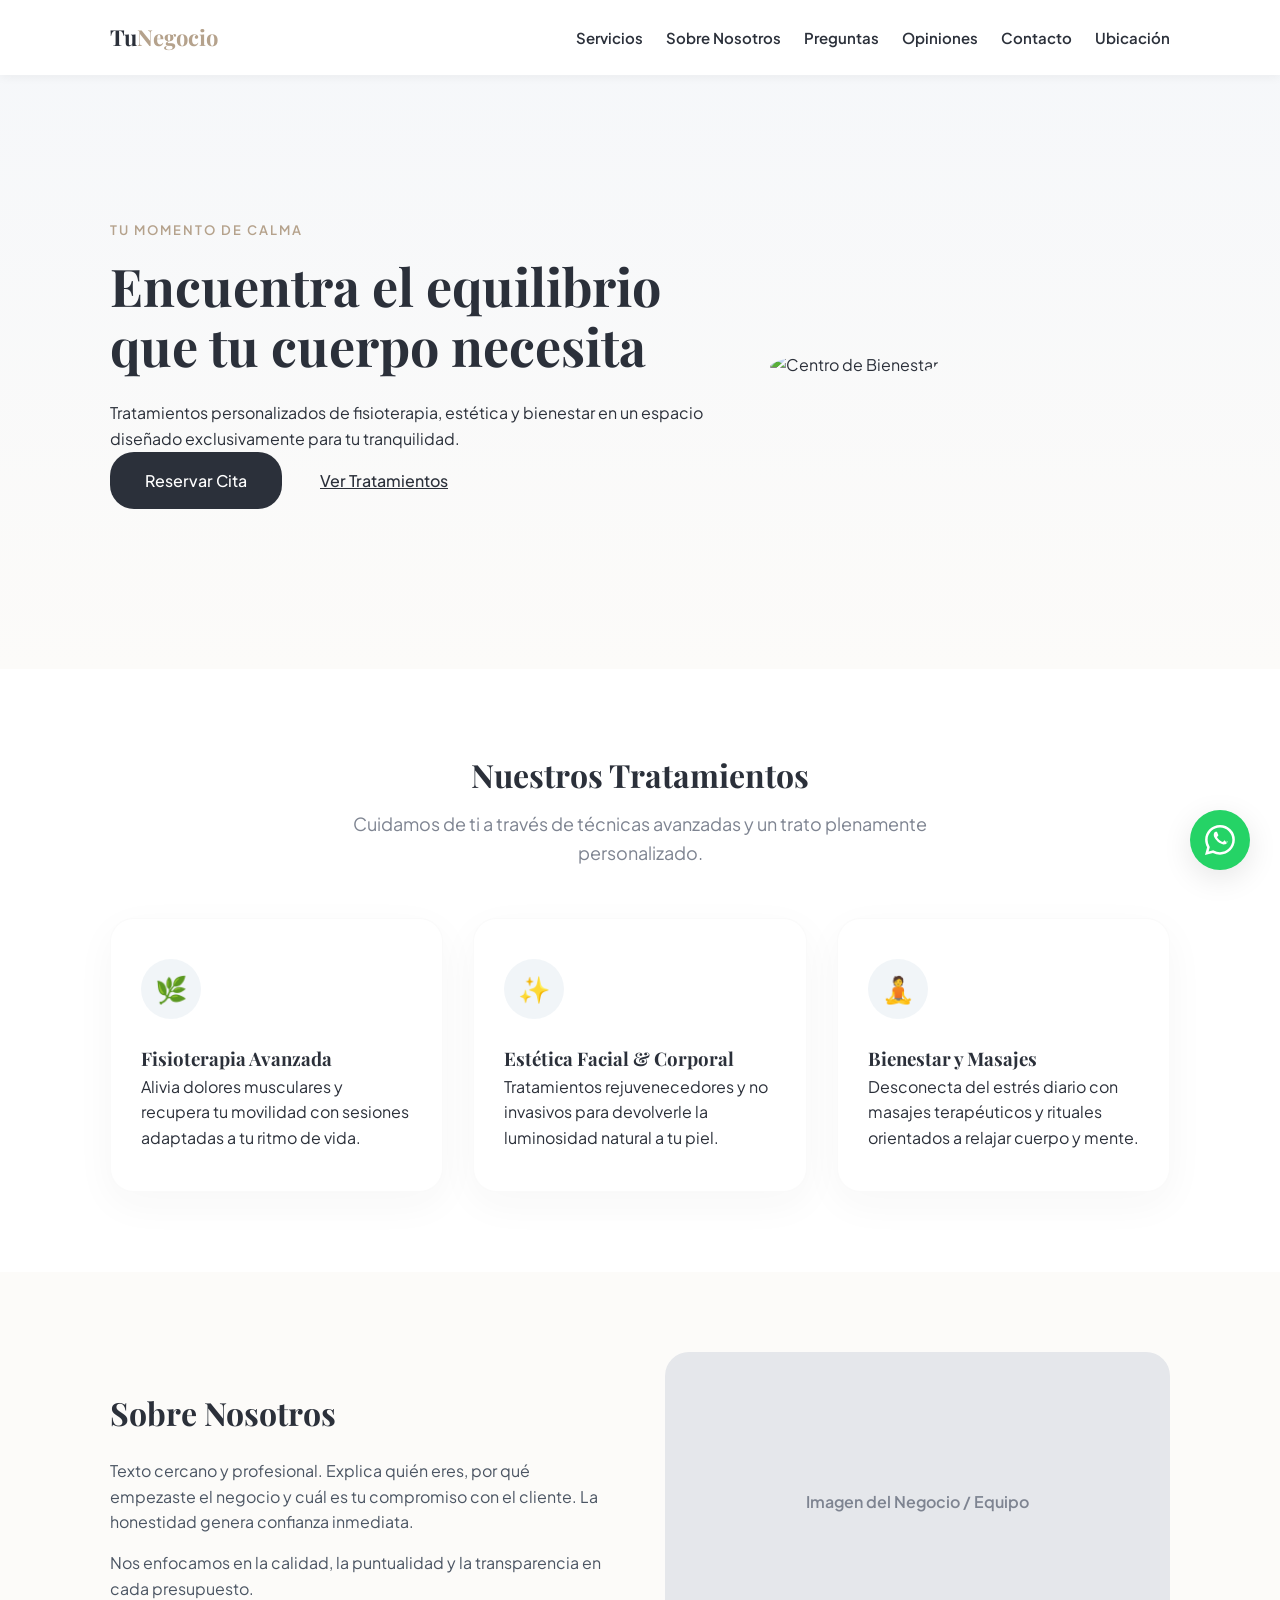
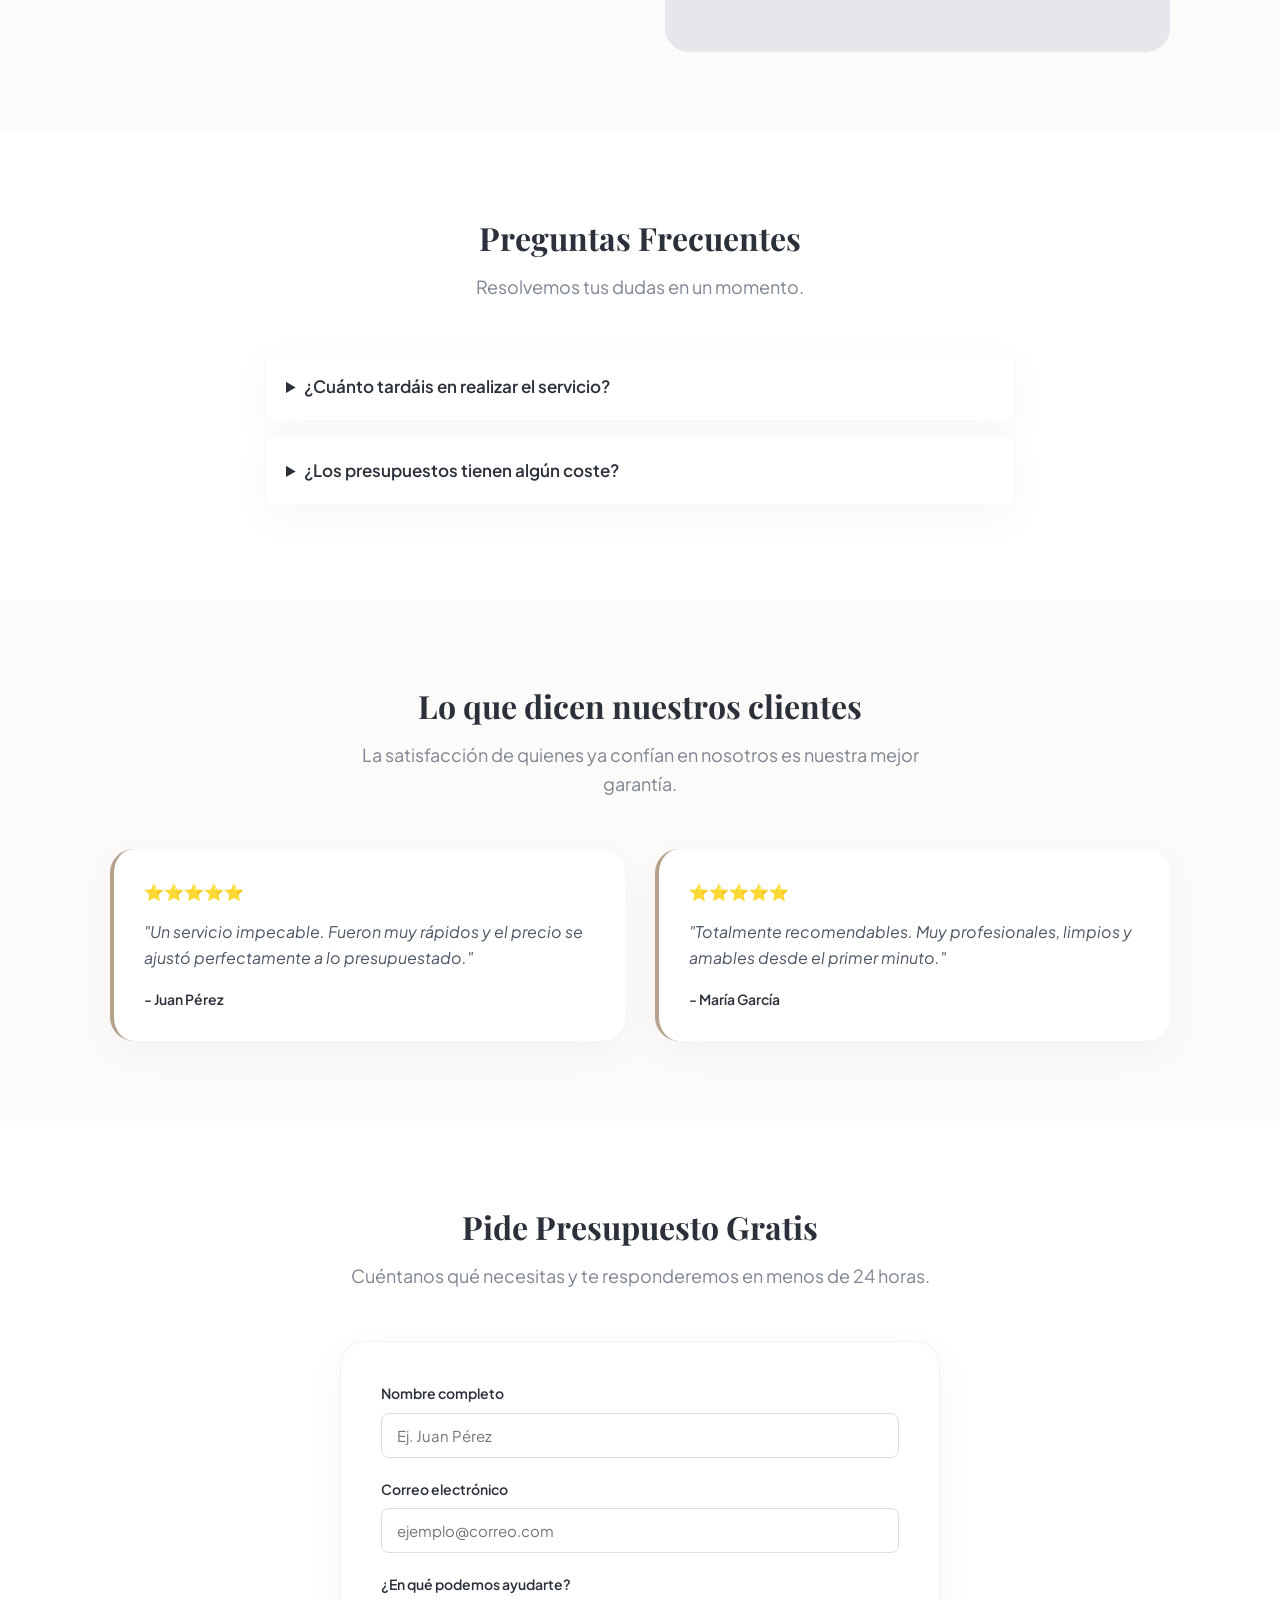
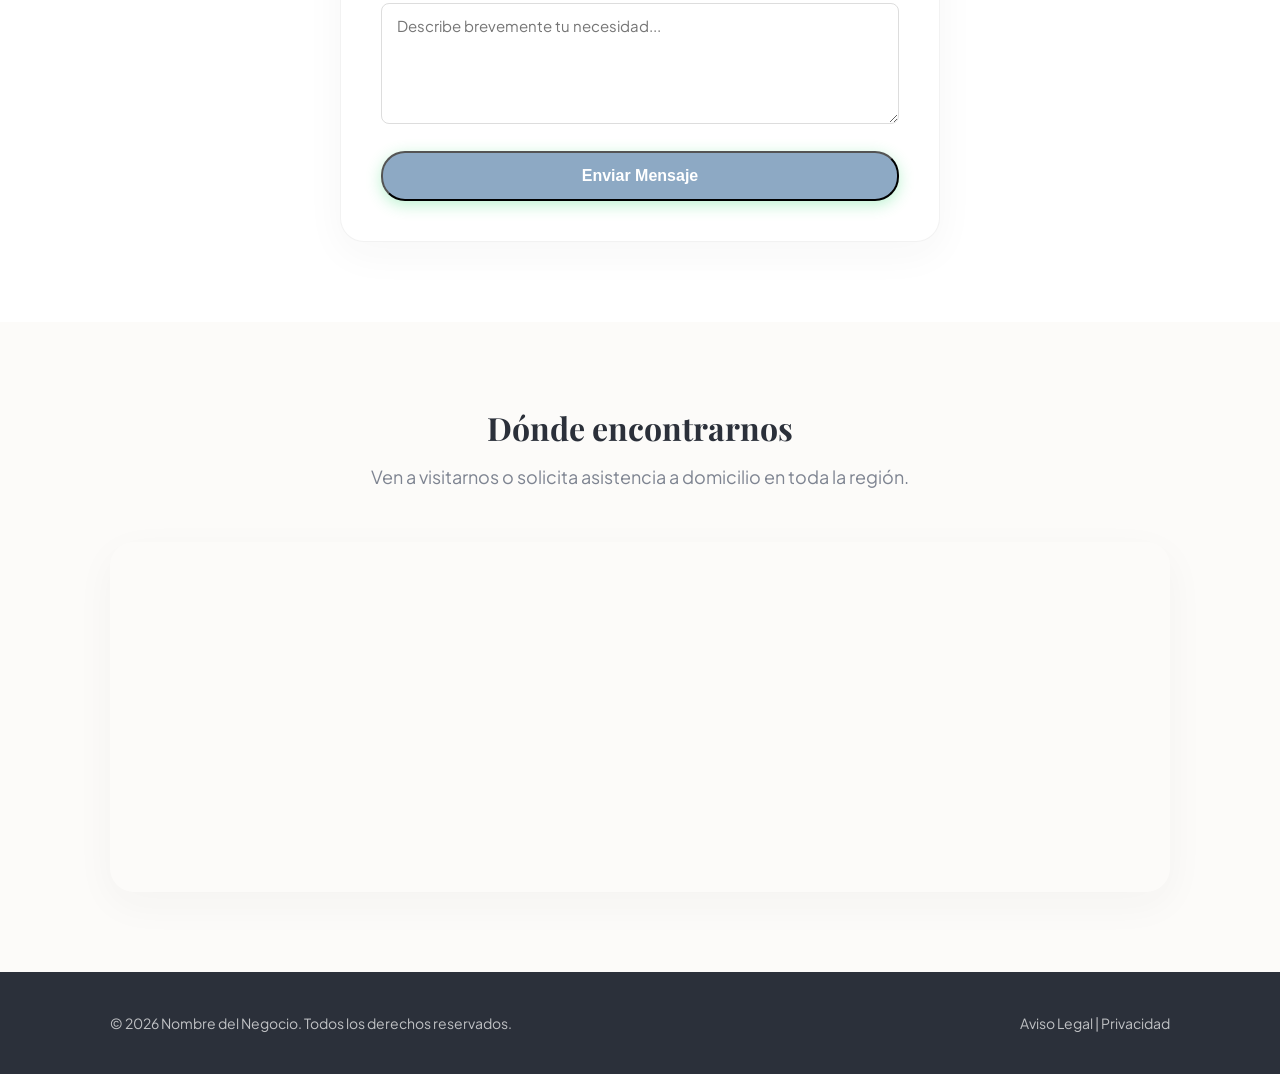
==== index.html @ 22cf2c74 "Add files via upload" ====
<!DOCTYPE html>
<html lang="es">
<head>
  <meta charset="UTF-8">
  <meta name="viewport" content="width=device-width, initial-scale=1.0">
  <title>Fisioterapia - Servicio Profesional</title>
  
  <meta name="description" content="Descripción profesional del negocio de tu cliente para aparecer en Google.">
  <meta name="robots" content="index, follow">

  <meta property="og:title" content="Fisioterapia - Servicio Profesional">
  <meta property="og:description" content="Soluciones rápidas y garantizadas en tu ciudad. Pide presupuesto gratis.">
  <meta property="og:image" content="https://tu-dominio.com/assets/imagen-compartir.jpg"> <meta property="og:type" content="website">
  
  <link rel="preconnect" href="https://fonts.googleapis.com">
  <link rel="preconnect" href="https://fonts.gstatic.com" crossorigin>
  <link href="https://fonts.googleapis.com/css2?family=Playfair+Display:ital,wght@0,400;0,700;1,400&family=Plus+Jakarta+Sans:wght@300;400;500;600&display=swap" rel="stylesheet">
  <link rel="stylesheet" href="styles.css">
  <link rel="icon" type="image/png" href="favicon.png">

  <script type="application/ld+json"> <!-- SEO local para google -->
{
  "@context": "https://schema.org",
  "@type": "LocalBusiness",
  "name": "Nombre del Negocio",
  "image": "https://tu-dominio.com/assets/logo.png",
  "telephone": "+34612345678",
  "address": {
    "@type": "PostalAddress",
    "streetAddress": "Calle de Ejemplo 123",
    "addressLocality": "Tu Ciudad",
    "addressRegion": "Tu Provincia",
    "postalCode": "28000",
    "addressCountry": "ES"
  },
  "areaServed": "Tu Ciudad y alrededores"
}
</script>
</head>
<body>

  <nav class="navbar">
    <div class="nav-container">
      <a href="#" class="logo">Tu<span>Negocio</span></a>
      
      <button class="menu-toggle" aria-label="Abrir menú">☰</button>
      
      <div class="nav-links">
        <a href="#servicios">Servicios</a>
        <a href="#nosotros">Sobre Nosotros</a>
        <a href="#faq">Preguntas</a> 
        <a href="#testimonios">Opiniones</a>
        <a href="#contacto">Contacto</a> 
        <a href="#ubicacion">Ubicación</a>
      </div>
    </div>
  </nav>

  <header class="hero-wellness">
    <div class="container hero-grid">
      <div class="hero-text">
        <span class="subtitle-wellness">Tu momento de calma</span>
        <h1>Encuentra el equilibrio que tu cuerpo necesita</h1>
        <p class="sub">Tratamientos personalizados de fisioterapia, estética y bienestar en un espacio diseñado exclusivamente para tu tranquilidad.</p>
        <div class="hero-actions-wellness">
          <a class="btn-wellness" href="#contacto">Reservar Cita</a>
          <a class="btn-wellness link" href="#servicios">Ver Tratamientos</a>
        </div>
      </div>
      <div class="hero-image-container">
        <img src="https://images.unsplash.com/photo-1540555700478-4be289fbecef?auto=format&fit=crop&w=600&q=80" alt="Centro de Bienestar" class="organic-img">
      </div>
    </div>
  </header>

  <section id="servicios" class="section">
    <div class="container">
      <div class="section-header">
        <h2>Nuestros Tratamientos</h2>
        <p>Cuidamos de ti a través de técnicas avanzadas y un trato plenamente personalizado.</p>
      </div>
      <div class="grid">
        <div class="card">
          <div class="card-icon-circle">🌿</div>
          <h3>Fisioterapia Avanzada</h3>
          <p>Alivia dolores musculares y recupera tu movilidad con sesiones adaptadas a tu ritmo de vida.</p>
        </div>
        <div class="card">
          <div class="card-icon-circle">✨</div>
          <h3>Estética Facial & Corporal</h3>
          <p>Tratamientos rejuvenecedores y no invasivos para devolverle la luminosidad natural a tu piel.</p>
        </div>
        <div class="card">
          <div class="card-icon-circle">🧘</div>
          <h3>Bienestar y Masajes</h3>
          <p>Desconecta del estrés diario con masajes terapéuticos y rituales orientados a relajar cuerpo y mente.</p>
        </div>
      </div>
    </div>
  </section>

  <section id="nosotros" class="section alt">
    <div class="container grid-2col">
      <div class="nosotros-content">
        <h2>Sobre Nosotros</h2>
        <p>Texto cercano y profesional. Explica quién eres, por qué empezaste el negocio y cuál es tu compromiso con el cliente. La honestidad genera confianza inmediata.</p>
        <p>Nos enfocamos en la calidad, la puntualidad y la transparencia en cada presupuesto.</p>
      </div>
      <div class="nosotros-image-placeholder">
        <span>Imagen del Negocio / Equipo</span>
      </div>
    </div>
  </section>

  <section id="faq" class="section">
    <div class="container">
      <div class="section-header">
        <h2>Preguntas Frecuentes</h2>
        <p>Resolvemos tus dudas en un momento.</p>
      </div>
      <div class="faq-container">
        <details class="faq-item">
          <summary>¿Cuánto tardáis en realizar el servicio?</summary>
          <p>Normalmente atendemos los avisos en un plazo de 24 a 48 horas, dependiendo de la urgencia y la disponibilidad técnica.</p>
        </details>
        <details class="faq-item">
          <summary>¿Los presupuestos tienen algún coste?</summary>
          <p>No, realizamos presupuestos completamente gratuitos y sin compromiso para cualquier tipo de proyecto local.</p>
        </details>
      </div>
    </div>
  </section>

  <section id="testimonios" class="section alt"> <div class="container">
      <div class="section-header">
        <h2>Lo que dicen nuestros clientes</h2>
        <p>La satisfacción de quienes ya confían en nosotros es nuestra mejor garantía.</p>
      </div>
      <div class="grid">
        <div class="testimonial-card">
          <div class="stars">⭐⭐⭐⭐⭐</div>
          <p>"Un servicio impecable. Fueron muy rápidos y el precio se ajustó perfectamente a lo presupuestado."</p>
          <span class="client-name">- Juan Pérez</span>
        </div>
        <div class="testimonial-card">
          <div class="stars">⭐⭐⭐⭐⭐</div>
          <p>"Totalmente recomendables. Muy profesionales, limpios y amables desde el primer minuto."</p>
          <span class="client-name">- María García</span>
        </div>
      </div>
    </div>
  </section>

  <section id="contacto" class="section">
    <div class="container">
      <div class="section-header">
        <h2>Pide Presupuesto Gratis</h2>
        <p>Cuéntanos qué necesitas y te responderemos en menos de 24 horas.</p>
      </div>
      <form name="contacto-cliente" method="POST" class="contact-form">
        <div class="form-group">
          <label for="nombre">Nombre completo</label>
          <input type="text" id="nombre" name="nombre" required placeholder="Ej. Juan Pérez">
        </div>
        <div class="form-group">
          <label for="email">Correo electrónico</label>
          <input type="email" id="email" name="email" required placeholder="ejemplo@correo.com">
        </div>
        <div class="form-group">
          <label for="mensaje">¿En qué podemos ayudarte?</label>
          <textarea id="mensaje" name="mensaje" rows="5" required placeholder="Describe brevemente tu necesidad..."></textarea>
        </div>
        <button type="submit" class="btn btn-primary" style="width: 100%;">Enviar Mensaje</button>
      </form>
    </div>
  </section>

  <section id="ubicacion" class="section alt">
    <div class="container">
      <div class="section-header">
        <h2>Dónde encontrarnos</h2>
        <p>Ven a visitarnos o solicita asistencia a domicilio en toda la región.</p>
      </div>
      <div class="map-wrapper">
        <iframe class="map" src="https://www.google.com/maps/embed?pb=!1m18!1m12!1m3!1d3169.7431718915835!2d-5.9934149!3d37.397034!2m3!1f0!2f0!3f0!3m2!1i1024!2i768!4f13.1!3m3!1m2!1s0xd126c043e06cf8d%3A0x67db91c0b32be1f5!2sC.%20Feria%2C%2045%2C%20Casco%20Antiguo%2C%2041003%20Sevilla!5e0!3m2!1ses!2ses!4v1710000000000!5m2!1ses!2ses" allowfullscreen="" loading="lazy" referrerpolicy="no-referrer-when-downgrade"></iframe>
      </div>
    </div>
  </section>

  <footer class="footer">
    <div class="container footer-content">
      <p>© 2026 Nombre del Negocio. Todos los derechos reservados.</p>
      <div class="footer-links">
        <a href="#">Aviso Legal</a> | <a href="#">Privacidad</a>
      </div>
    </div>
  </footer>

  <a href="https://wa.me/34612345678" class="whatsapp-floating" target="_blank" rel="noopener" title="Escríbenos por WhatsApp">
    <svg xmlns="http://www.w3.org/2000/svg" width="30" height="30" fill="currentColor" viewBox="0 0 16 16">
      <path d="M13.601 2.326A7.85 7.85 0 0 0 7.994 0C3.627 0 .068 3.558.064 7.926c0 1.399.366 2.76 1.057 3.965L0 16l4.204-1.102a7.9 7.9 0 0 0 3.79.965h.004c4.368 0 7.926-3.558 7.93-7.93A7.9 7.9 0 0 0 13.6 2.326zM7.994 14.521a6.6 6.6 0 0 1-3.356-.92l-.24-.144-2.494.654.666-2.433-.156-.251a6.56 6.56 0 0 1-1.007-3.505c0-3.626 2.957-6.584 6.591-6.584a6.56 6.56 0 0 1 4.66 1.931 6.56 6.56 0 0 1 1.928 4.66c-.004 3.639-2.961 6.592-6.592 6.592m3.618-4.934c-.197-.1-.197-.195-.408-.551-.21-.356-.582-.743-.746-.743-.164 0-.282.08-.415.229-.133.148-.255.308-.383.437-.128.128-.26.14-.457.04-.197-.1-.83-.306-1.58-.976-.583-.52-1.01-1.147-1.125-1.345-.115-.197-.012-.303.087-.402.09-.089.197-.23.296-.346.1-.115.133-.198.198-.33.065-.134.034-.248-.015-.347-.05-.1-.408-1.01-.56-1.377-.147-.354-.298-.306-.408-.312-.1-.006-.217-.006-.336-.006a.65.65 0 0 0-.473.22c-.164.178-.626.613-.626 1.497s.644 1.761.733 1.882c.09.12 1.266 1.933 3.07 2.711.43.185.765.295 1.029.378.431.137.824.118 1.134.072.346-.051 1.057-.432 1.207-.849.15-.417.15-.776.105-.849-.045-.072-.165-.112-.363-.213"/>
    </svg>
  </a>

  <script>
    const menuToggle = document.querySelector('.menu-toggle');
    const navLinks = document.querySelector('.nav-links');

    // Desplegar/Esconder al hacer clic en el botón de hamburguesa
    menuToggle.addEventListener('click', () => {
      navLinks.classList.toggle('active');
    });

    // Cerrar automáticamente el menú si el usuario hace clic en una sección
    document.querySelectorAll('.nav-links a').forEach(link => {
      link.addEventListener('click', () => {
        navLinks.classList.remove('active');
      });
    });
  </script>
</body>
</html>
---- styles.css ----
/* ==========================================================================
   VARIABLES MAESTRAS (El centro de control de tu plantilla)
   ========================================================================== */
/* Importar fuente elegante para títulos */
@import url('https://fonts.googleapis.com/css2?family=Playfair+Display:ital,wght@0,400;0,700;1,400&family=Plus+Jakarta+Sans:wght@300;400;500;600&display=swap');

:root {
  --primary-color: #8da9c4;       /* Azul pastel / Verde salvia relajante */
  --primary-hover: #7a97b3;       
  --secondary-color: #b5a28c;     /* Tono arena / Dorado sutil para el toque premium */
  --dark-color: #2b303a;          /* Un oscuro menos agresivo, más orgánico */
  --light-bg: #fcfbf9;            /* Fondo crema/blanco roto (limpieza y calma) */
  --white: #ffffff;
  --text-muted: #7e8491;          
  
  /* Cambio radical de fuentes */
  --font-heading: 'Playfair Display', serif;
  --font-main: 'Plus Jakarta Sans', sans-serif;
  --max-width: 1100px;            
  --border-radius: 24px;          /* Curvas muy suaves y orgánicas para todo */
  --transition: all 0.4s cubic-bezier(0.16, 1, 0.3, 1);
  --shadow: 0 12px 40px rgba(43, 48, 58, 0.04); 
}

/* Aplicamos las nuevas fuentes de forma global */
h1, h2, h3, .logo, .section-header h2 {
  font-family: var(--font-heading);
  font-weight: 700;
  color: var(--dark-color);
}

/* ==========================================================================
   RESETS Y ESTILOS BASE
   ========================================================================== */
* {
  box-sizing: border-box;
  margin: 0;
  padding: 0;
}

html {
  scroll-behavior: smooth; /* Hace que al pulsar en el menú la pantalla baje suavemente */
}

body {
  font-family: var(--font-main);
  color: var(--dark-color);
  line-height: 1.6;
  background-color: var(--light-bg);
}

.container {
  max-width: var(--max-width);
  margin: auto;
  padding: 80px 20px; /* Separación vertical entre las secciones */
}

/* Encabezados de sección comunes */
.section-header {
  text-align: center;
  max-width: 600px;
  margin: 0 auto 50px auto;
}

.section-header h2 {
  font-size: 32px;
  font-weight: 700;
  margin-bottom: 10px;
}

.section-header p {
  color: var(--text-muted);
  font-size: 18px;
}

/* Alternancia de fondos para que la web no sea monótona */
.section { 
  background-color: var(--white);
  scroll-margin-top: 90px;
}
.alt { 
  background-color: var(--light-bg);
  scroll-margin-top: 90px;
}

/* ==========================================================================
   BARRA DE NAVEGACIÓN
   ========================================================================== */
.navbar {
  position: fixed;
  top: 0;
  left: 0;
  width: 100%;
  background: rgba(255, 255, 255, 0.95);
  backdrop-filter: blur(10px); /* Efecto difuminado estilo iPhone */
  box-shadow: 0 2px 10px rgba(0,0,0,0.05);
  z-index: 1000; /* Asegura que el menú siempre flote por encima del contenido */
}

.nav-container {
  max-width: var(--max-width);
  margin: auto;
  padding: 20px;
  display: flex;
  justify-content: space-between;
  align-items: center;
}

.logo {
  font-weight: 700;
  font-size: 22px;
  text-decoration: none;
  color: var(--dark-color);
}

.logo span { color: var(--secondary-color); }

.nav-links a {
  text-decoration: none;
  color: var(--dark-color);
  margin-left: 20px;
  font-weight: 600;
  font-size: 15px;
  transition: var(--transition);
}

.nav-links a:hover { color: var(--secondary-color); }

.menu-toggle {
  display: none;
  background: none;
  border: none;
  font-size: 28px;
  cursor: pointer;
  color: var(--dark-color);
}

/* ==========================================================================
   HÉROE (HERO SECTION)
   ========================================================================== */
.hero-wellness {
  padding: 140px 0 80px 0;
  background: linear-gradient(180deg, #f5f7fa 0%, var(--light-bg) 100%);
}

.hero-grid {
  display: grid;
  grid-template-columns: 1.2fr 0.8fr;
  gap: 60px;
  align-items: center;
}

.subtitle-wellness {
  font-family: var(--font-main);
  text-transform: uppercase;
  letter-spacing: 2px;
  font-size: 13px;
  color: var(--secondary-color);
  font-weight: 600;
  display: block;
  margin-bottom: 15px;
}

.hero-text h1 {
  font-size: 52px;
  line-height: 1.15;
  margin-bottom: 25px;
}

/* El botón minimalista de bienestar */
.btn-wellness {
  display: inline-block;
  padding: 16px 35px;
  background-color: var(--dark-color);
  color: var(--white);
  text-decoration: none;
  border-radius: var(--border-radius);
  font-weight: 500;
  transition: var(--transition);
}

.btn-wellness:hover {
  background-color: var(--secondary-color);
  transform: translateY(-2px);
}

.btn-wellness.link {
  background: transparent;
  color: var(--dark-color);
  text-decoration: underline;
}

/* La imagen asimétrica que rompe el "aburrimiento" visual */
.organic-img {
  width: 100%;
  height: 450px;
  object-fit: cover;
  border-radius: 60% 40% 40% 60% / 60% 40% 60% 40%; /* Forma de gota/orgánica */
  animation: morph 8s ease-in-out infinite;
}

@keyframes morph {
  0% { border-radius: 60% 40% 40% 60% / 60% 40% 60% 40%; }
  50% { border-radius: 40% 60% 60% 40% / 40% 60% 40% 60%; }
  100% { border-radius: 60% 40% 40% 60% / 60% 40% 60% 40%; }
}

/* Responsive para el grid */
@media (max-width: 768px) {
  .hero-grid {
    grid-template-columns: 1fr;
    text-align: center;
    gap: 40px;
  }
  .hero-text h1 { font-size: 38px; }
  .organic-img { height: 300px; }
}

/* ==========================================================================
   BOTONES
   ========================================================================== */
.btn {
  display: inline-block;
  padding: 14px 28px;
  border-radius: var(--border-radius);
  text-decoration: none;
  font-weight: 600;
  font-size: 16px;
  transition: var(--transition);
  cursor: pointer;
}

.btn-primary {
  background: var(--primary-color);
  color: var(--white);
  box-shadow: 0 4px 15px rgba(37, 211, 102, 0.3);
}

.btn-primary:hover {
  background: var(--primary-hover);
  transform: translateY(-2px); /* Eleva el botón ligeramente al pasar el ratón */
}

.btn-secondary {
  background: rgba(255, 255, 255, 0.1);
  color: var(--white);
  border: 1px solid rgba(255, 255, 255, 0.2);
}

.btn-secondary:hover {
  background: rgba(255, 255, 255, 0.2);
  transform: translateY(-2px);
}

/* ==========================================================================
   ESTILOS DE COMPONENTES (Tarjetas, Formularios, Acordeones...)
   ========================================================================== */
.grid {
  display: grid;
  grid-template-columns: repeat(auto-fit, minmax(280px, 1fr)); /* Hace que el diseño sea responsive automáticamente */
  gap: 30px;
}

/* Tarjetas de Servicios */
.card {
  background: var(--white);
  padding: 40px 30px;
  border-radius: var(--border-radius);
  box-shadow: var(--shadow);
  transition: var(--transition);
  border: 1px solid rgba(0,0,0,0.02);
}

.card:hover {
  transform: translateY(-5px);
  box-shadow: 0 10px 30px rgba(0, 0, 0, 0.08);
}

.card-icon {
  font-size: 24px;
  width: 50px;
  height: 50px;
  background: rgba(0, 123, 255, 0.1); /* Fondo muy suave del color de acento */
  color: var(--secondary-color);
  border-radius: 50%;
  display: flex;
  align-items: center;
  justify-content: center;
  margin-bottom: 20px;
}

.card-icon-circle {
  font-size: 26px;
  width: 60px;
  height: 60px;
  background: rgba(141, 169, 196, 0.12); /* Fondo sutil con el color de acento */
  border-radius: 50%;
  display: flex;
  align-items: center;
  justify-content: center;
  margin-bottom: 25px;
}

/* Diseño Dos Columnas (Sobre Nosotros) */
.grid-2col {
  display: grid;
  grid-template-columns: repeat(auto-fit, minmax(320px, 1fr));
  gap: 50px;
  align-items: center;
}

.nosotros-content h2 { font-size: 32px; margin-bottom: 20px; }
.nosotros-content p { margin-bottom: 15px; color: #4b5563; }

.nosotros-image-placeholder {
  background: #e5e7eb;
  height: 300px;
  border-radius: var(--border-radius);
  display: flex;
  align-items: center;
  justify-content: center;
  color: var(--text-muted);
  font-weight: 600;
}

/* Acordeón de Preguntas Frecuentes (FAQs) */
.faq-container { max-width: 750px; margin: 0 auto; }
.faq-item {
  background: var(--white);
  padding: 20px;
  border-radius: 8px;
  margin-bottom: 15px;
  box-shadow: var(--shadow);
  border: 1px solid rgba(0,0,0,0.02);
  cursor: pointer;
}
.faq-item summary { font-weight: 600; font-size: 17px; outline: none; user-select: none; }
.faq-item[open] p {
  margin-top: 15px;
  color: var(--text-muted);
  border-top: 1px solid #eee;
  padding-top: 15px;
}

/* Tarjetas de Testimonios / Reseñas */
.testimonial-card {
  background: var(--white);
  padding: 30px;
  border-radius: var(--border-radius);
  box-shadow: var(--shadow);
  border-left: 4px solid var(--secondary-color); /* Línea decorativa lateral */
}
.stars { margin-bottom: 15px; }
.testimonial-card p { font-style: italic; margin-bottom: 15px; color: #4b5563; }
.client-name { font-weight: 600; font-size: 14px; }

/* Formulario de Contacto (Netlify Forms) */
.contact-form {
  max-width: 600px;
  margin: 0 auto;
  background: var(--white);
  padding: 40px;
  border-radius: var(--border-radius);
  box-shadow: var(--shadow);
  border: 1px solid rgba(0,0,0,0.05);
}
.form-group { margin-bottom: 20px; }
.form-group label { display: block; font-weight: 600; margin-bottom: 8px; font-size: 14px; }
.form-group input, .form-group textarea {
  width: 100%;
  padding: 12px 15px;
  border: 1px solid #ddd;
  border-radius: 8px;
  font-family: var(--font-main);
  font-size: 15px;
  transition: var(--transition);
}
.form-group input:focus, .form-group textarea:focus {
  border-color: var(--secondary-color);
  outline: none;
  box-shadow: 0 0 0 3px rgba(0, 123, 255, 0.15); /* Brillo azul al hacer clic */
}

/* Mapa */
.map-wrapper { border-radius: var(--border-radius); overflow: hidden; box-shadow: var(--shadow); }
.map { width: 100%; height: 350px; border: 0; display: block; }

/* Botón Flotante de WhatsApp */
.whatsapp-floating {
  position: fixed;
  bottom: 30px;
  right: 30px;
  background-color: #25D366; /* Puedes dejarlo verde para máxima conversión o usar var(--secondary-color) si el cliente es ultra-minimalista */
  color: white;
  width: 60px;
  height: 60px;
  border-radius: 50%;
  display: flex;
  align-items: center;
  justify-content: center;
  box-shadow: 0 8px 30px rgba(0, 0, 0, 0.1);
  z-index: 9999;
  transition: var(--transition);
  text-decoration: none;
}
.whatsapp-floating:hover {
  transform: scale(1.1);
  box-shadow: 0 8px 25px rgba(37, 211, 102, 0.4);
}

/* Footer */
.footer { background: var(--dark-color); color: rgba(255, 255, 255, 0.7); font-size: 14px; }
.footer-content {
  padding: 40px 20px;
  display: flex;
  justify-content: space-between;
  align-items: center;
  flex-wrap: wrap;
  gap: 20px;
}
.footer-links a { color: rgba(255, 255, 255, 0.7); text-decoration: none; }
.footer-links a:hover { color: var(--white); }

/* ==========================================================================
   RESPONSIVE (MÓVILES)
   ========================================================================== */
@media (max-width: 768px) {
  .menu-toggle {
    display: block; /* Hacemos visible el botón de tres rayas en móviles */
  }

  .nav-links {
    display: none; /* Escondido por defecto */
    flex-direction: column;
    position: absolute;
    top: 100%; /* Se despliega justo debajo de la barra de navegación */
    left: 0;
    width: 100%;
    background: rgba(255, 255, 255, 0.98);
    padding: 20px;
    box-shadow: 0 8px 15px rgba(0,0,0,0.08);
    gap: 15px;
  }

  /* Esta clase se añade mediante el JavaScript anterior al hacer clic */
  .nav-links.active {
    display: flex; 
  }

  .nav-links a {
    margin-left: 0;
    font-size: 18px;
    padding: 10px 0;
    border-bottom: 1px solid #f0f0f0;
    width: 100%;
  }

  .nav-links a:last-child {
    border-bottom: none;
  }

  .hero h1 {
    font-size: 32px;
  }
  .container {
    padding: 60px 20px;
  }
  .footer-content {
    flex-direction: column;
    text-align: center;
  }
}
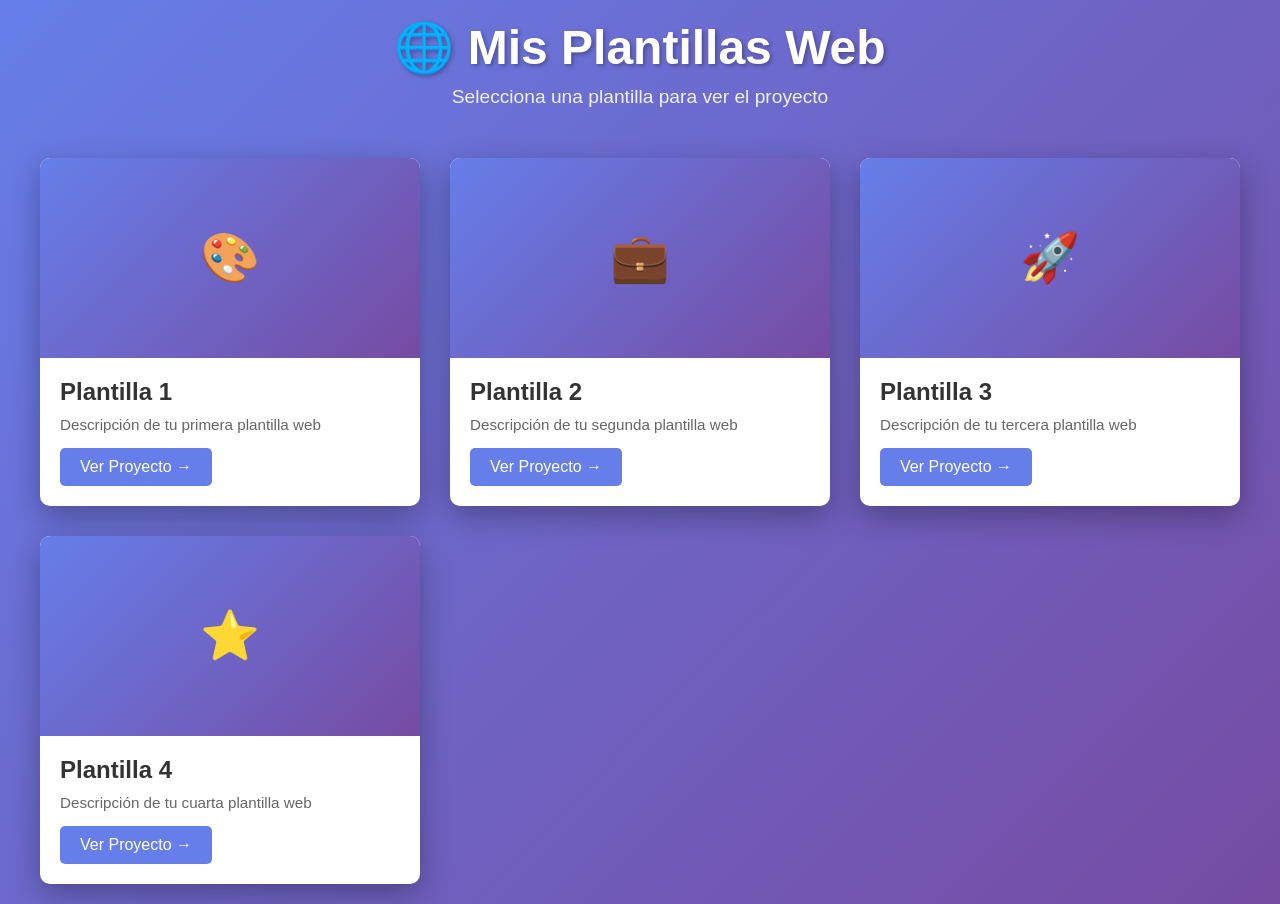
==== commit 83728d0e: "Add main landing page showcasing all 4 web templates" ====
--- a/index.html
+++ b/index.html
@@ -1,222 +1,165 @@
 <!DOCTYPE html>
 <html lang="es">
 <head>
-  <meta charset="UTF-8">
-  <meta name="viewport" content="width=device-width, initial-scale=1.0">
-  <title>Fisioterapia - Servicio Profesional</title>
-  
-  <meta name="description" content="Descripción profesional del negocio de tu cliente para aparecer en Google.">
-  <meta name="robots" content="index, follow">
-
-  <meta property="og:title" content="Fisioterapia - Servicio Profesional">
-  <meta property="og:description" content="Soluciones rápidas y garantizadas en tu ciudad. Pide presupuesto gratis.">
-  <meta property="og:image" content="https://tu-dominio.com/assets/imagen-compartir.jpg"> <meta property="og:type" content="website">
-  
-  <link rel="preconnect" href="https://fonts.googleapis.com">
-  <link rel="preconnect" href="https://fonts.gstatic.com" crossorigin>
-  <link href="https://fonts.googleapis.com/css2?family=Playfair+Display:ital,wght@0,400;0,700;1,400&family=Plus+Jakarta+Sans:wght@300;400;500;600&display=swap" rel="stylesheet">
-  <link rel="stylesheet" href="styles.css">
-  <link rel="icon" type="image/png" href="favicon.png">
-
-  <script type="application/ld+json"> <!-- SEO local para google -->
-{
-  "@context": "https://schema.org",
-  "@type": "LocalBusiness",
-  "name": "Nombre del Negocio",
-  "image": "https://tu-dominio.com/assets/logo.png",
-  "telephone": "+34612345678",
-  "address": {
-    "@type": "PostalAddress",
-    "streetAddress": "Calle de Ejemplo 123",
-    "addressLocality": "Tu Ciudad",
-    "addressRegion": "Tu Provincia",
-    "postalCode": "28000",
-    "addressCountry": "ES"
-  },
-  "areaServed": "Tu Ciudad y alrededores"
-}
-</script>
+    <meta charset="UTF-8">
+    <meta name="viewport" content="width=device-width, initial-scale=1.0">
+    <title>Mis Plantillas Web</title>
+    <style>
+        * {
+            margin: 0;
+            padding: 0;
+            box-sizing: border-box;
+        }
+        
+        body {
+            font-family: 'Segoe UI', Tahoma, Geneva, Verdana, sans-serif;
+            background: linear-gradient(135deg, #667eea 0%, #764ba2 100%);
+            min-height: 100vh;
+            display: flex;
+            align-items: center;
+            justify-content: center;
+            padding: 20px;
+        }
+        
+        .container {
+            width: 100%;
+            max-width: 1200px;
+        }
+        
+        .header {
+            text-align: center;
+            color: white;
+            margin-bottom: 50px;
+        }
+        
+        .header h1 {
+            font-size: 3em;
+            margin-bottom: 10px;
+            text-shadow: 2px 2px 4px rgba(0,0,0,0.3);
+        }
+        
+        .header p {
+            font-size: 1.2em;
+            opacity: 0.9;
+        }
+        
+        .grid {
+            display: grid;
+            grid-template-columns: repeat(auto-fit, minmax(280px, 1fr));
+            gap: 30px;
+        }
+        
+        .card {
+            background: white;
+            border-radius: 10px;
+            overflow: hidden;
+            box-shadow: 0 10px 30px rgba(0,0,0,0.3);
+            transition: transform 0.3s ease, box-shadow 0.3s ease;
+            cursor: pointer;
+        }
+        
+        .card:hover {
+            transform: translateY(-10px);
+            box-shadow: 0 15px 40px rgba(0,0,0,0.4);
+        }
+        
+        .card-image {
+            width: 100%;
+            height: 200px;
+            background: linear-gradient(135deg, #667eea 0%, #764ba2 100%);
+            display: flex;
+            align-items: center;
+            justify-content: center;
+            color: white;
+            font-size: 3em;
+        }
+        
+        .card-content {
+            padding: 20px;
+        }
+        
+        .card-title {
+            font-size: 1.5em;
+            margin-bottom: 10px;
+            color: #333;
+        }
+        
+        .card-description {
+            color: #666;
+            margin-bottom: 15px;
+            font-size: 0.95em;
+        }
+        
+        .card-link {
+            display: inline-block;
+            background: #667eea;
+            color: white;
+            padding: 10px 20px;
+            border-radius: 5px;
+            text-decoration: none;
+            transition: background 0.3s ease;
+        }
+        
+        .card-link:hover {
+            background: #764ba2;
+        }
+        
+        @media (max-width: 768px) {
+            .header h1 {
+                font-size: 2em;
+            }
+            
+            .grid {
+                grid-template-columns: 1fr;
+            }
+        }
+    </style>
 </head>
 <body>
-
-  <nav class="navbar">
-    <div class="nav-container">
-      <a href="#" class="logo">Tu<span>Negocio</span></a>
-      
-      <button class="menu-toggle" aria-label="Abrir menú">☰</button>
-      
-      <div class="nav-links">
-        <a href="#servicios">Servicios</a>
-        <a href="#nosotros">Sobre Nosotros</a>
-        <a href="#faq">Preguntas</a> 
-        <a href="#testimonios">Opiniones</a>
-        <a href="#contacto">Contacto</a> 
-        <a href="#ubicacion">Ubicación</a>
-      </div>
+    <div class="container">
+        <div class="header">
+            <h1>🌐 Mis Plantillas Web</h1>
+            <p>Selecciona una plantilla para ver el proyecto</p>
+        </div>
+        
+        <div class="grid">
+            <!-- Actualiza estos datos con tu información -->
+            <div class="card">
+                <div class="card-image">🎨</div>
+                <div class="card-content">
+                    <h2 class="card-title">Plantilla 1</h2>
+                    <p class="card-description">Descripción de tu primera plantilla web</p>
+                    <a href="./carpeta1/" class="card-link">Ver Proyecto →</a>
+                </div>
+            </div>
+            
+            <div class="card">
+                <div class="card-image">💼</div>
+                <div class="card-content">
+                    <h2 class="card-title">Plantilla 2</h2>
+                    <p class="card-description">Descripción de tu segunda plantilla web</p>
+                    <a href="./carpeta2/" class="card-link">Ver Proyecto →</a>
+                </div>
+            </div>
+            
+            <div class="card">
+                <div class="card-image">🚀</div>
+                <div class="card-content">
+                    <h2 class="card-title">Plantilla 3</h2>
+                    <p class="card-description">Descripción de tu tercera plantilla web</p>
+                    <a href="./carpeta3/" class="card-link">Ver Proyecto →</a>
+                </div>
+            </div>
+            
+            <div class="card">
+                <div class="card-image">⭐</div>
+                <div class="card-content">
+                    <h2 class="card-title">Plantilla 4</h2>
+                    <p class="card-description">Descripción de tu cuarta plantilla web</p>
+                    <a href="./carpeta4/" class="card-link">Ver Proyecto →</a>
+                </div>
+            </div>
+        </div>
     </div>
-  </nav>
-
-  <header class="hero-wellness">
-    <div class="container hero-grid">
-      <div class="hero-text">
-        <span class="subtitle-wellness">Tu momento de calma</span>
-        <h1>Encuentra el equilibrio que tu cuerpo necesita</h1>
-        <p class="sub">Tratamientos personalizados de fisioterapia, estética y bienestar en un espacio diseñado exclusivamente para tu tranquilidad.</p>
-        <div class="hero-actions-wellness">
-          <a class="btn-wellness" href="#contacto">Reservar Cita</a>
-          <a class="btn-wellness link" href="#servicios">Ver Tratamientos</a>
-        </div>
-      </div>
-      <div class="hero-image-container">
-        <img src="https://images.unsplash.com/photo-1540555700478-4be289fbecef?auto=format&fit=crop&w=600&q=80" alt="Centro de Bienestar" class="organic-img">
-      </div>
-    </div>
-  </header>
-
-  <section id="servicios" class="section">
-    <div class="container">
-      <div class="section-header">
-        <h2>Nuestros Tratamientos</h2>
-        <p>Cuidamos de ti a través de técnicas avanzadas y un trato plenamente personalizado.</p>
-      </div>
-      <div class="grid">
-        <div class="card">
-          <div class="card-icon-circle">🌿</div>
-          <h3>Fisioterapia Avanzada</h3>
-          <p>Alivia dolores musculares y recupera tu movilidad con sesiones adaptadas a tu ritmo de vida.</p>
-        </div>
-        <div class="card">
-          <div class="card-icon-circle">✨</div>
-          <h3>Estética Facial & Corporal</h3>
-          <p>Tratamientos rejuvenecedores y no invasivos para devolverle la luminosidad natural a tu piel.</p>
-        </div>
-        <div class="card">
-          <div class="card-icon-circle">🧘</div>
-          <h3>Bienestar y Masajes</h3>
-          <p>Desconecta del estrés diario con masajes terapéuticos y rituales orientados a relajar cuerpo y mente.</p>
-        </div>
-      </div>
-    </div>
-  </section>
-
-  <section id="nosotros" class="section alt">
-    <div class="container grid-2col">
-      <div class="nosotros-content">
-        <h2>Sobre Nosotros</h2>
-        <p>Texto cercano y profesional. Explica quién eres, por qué empezaste el negocio y cuál es tu compromiso con el cliente. La honestidad genera confianza inmediata.</p>
-        <p>Nos enfocamos en la calidad, la puntualidad y la transparencia en cada presupuesto.</p>
-      </div>
-      <div class="nosotros-image-placeholder">
-        <span>Imagen del Negocio / Equipo</span>
-      </div>
-    </div>
-  </section>
-
-  <section id="faq" class="section">
-    <div class="container">
-      <div class="section-header">
-        <h2>Preguntas Frecuentes</h2>
-        <p>Resolvemos tus dudas en un momento.</p>
-      </div>
-      <div class="faq-container">
-        <details class="faq-item">
-          <summary>¿Cuánto tardáis en realizar el servicio?</summary>
-          <p>Normalmente atendemos los avisos en un plazo de 24 a 48 horas, dependiendo de la urgencia y la disponibilidad técnica.</p>
-        </details>
-        <details class="faq-item">
-          <summary>¿Los presupuestos tienen algún coste?</summary>
-          <p>No, realizamos presupuestos completamente gratuitos y sin compromiso para cualquier tipo de proyecto local.</p>
-        </details>
-      </div>
-    </div>
-  </section>
-
-  <section id="testimonios" class="section alt"> <div class="container">
-      <div class="section-header">
-        <h2>Lo que dicen nuestros clientes</h2>
-        <p>La satisfacción de quienes ya confían en nosotros es nuestra mejor garantía.</p>
-      </div>
-      <div class="grid">
-        <div class="testimonial-card">
-          <div class="stars">⭐⭐⭐⭐⭐</div>
-          <p>"Un servicio impecable. Fueron muy rápidos y el precio se ajustó perfectamente a lo presupuestado."</p>
-          <span class="client-name">- Juan Pérez</span>
-        </div>
-        <div class="testimonial-card">
-          <div class="stars">⭐⭐⭐⭐⭐</div>
-          <p>"Totalmente recomendables. Muy profesionales, limpios y amables desde el primer minuto."</p>
-          <span class="client-name">- María García</span>
-        </div>
-      </div>
-    </div>
-  </section>
-
-  <section id="contacto" class="section">
-    <div class="container">
-      <div class="section-header">
-        <h2>Pide Presupuesto Gratis</h2>
-        <p>Cuéntanos qué necesitas y te responderemos en menos de 24 horas.</p>
-      </div>
-      <form name="contacto-cliente" method="POST" class="contact-form">
-        <div class="form-group">
-          <label for="nombre">Nombre completo</label>
-          <input type="text" id="nombre" name="nombre" required placeholder="Ej. Juan Pérez">
-        </div>
-        <div class="form-group">
-          <label for="email">Correo electrónico</label>
-          <input type="email" id="email" name="email" required placeholder="ejemplo@correo.com">
-        </div>
-        <div class="form-group">
-          <label for="mensaje">¿En qué podemos ayudarte?</label>
-          <textarea id="mensaje" name="mensaje" rows="5" required placeholder="Describe brevemente tu necesidad..."></textarea>
-        </div>
-        <button type="submit" class="btn btn-primary" style="width: 100%;">Enviar Mensaje</button>
-      </form>
-    </div>
-  </section>
-
-  <section id="ubicacion" class="section alt">
-    <div class="container">
-      <div class="section-header">
-        <h2>Dónde encontrarnos</h2>
-        <p>Ven a visitarnos o solicita asistencia a domicilio en toda la región.</p>
-      </div>
-      <div class="map-wrapper">
-        <iframe class="map" src="https://www.google.com/maps/embed?pb=!1m18!1m12!1m3!1d3169.7431718915835!2d-5.9934149!3d37.397034!2m3!1f0!2f0!3f0!3m2!1i1024!2i768!4f13.1!3m3!1m2!1s0xd126c043e06cf8d%3A0x67db91c0b32be1f5!2sC.%20Feria%2C%2045%2C%20Casco%20Antiguo%2C%2041003%20Sevilla!5e0!3m2!1ses!2ses!4v1710000000000!5m2!1ses!2ses" allowfullscreen="" loading="lazy" referrerpolicy="no-referrer-when-downgrade"></iframe>
-      </div>
-    </div>
-  </section>
-
-  <footer class="footer">
-    <div class="container footer-content">
-      <p>© 2026 Nombre del Negocio. Todos los derechos reservados.</p>
-      <div class="footer-links">
-        <a href="#">Aviso Legal</a> | <a href="#">Privacidad</a>
-      </div>
-    </div>
-  </footer>
-
-  <a href="https://wa.me/34612345678" class="whatsapp-floating" target="_blank" rel="noopener" title="Escríbenos por WhatsApp">
-    <svg xmlns="http://www.w3.org/2000/svg" width="30" height="30" fill="currentColor" viewBox="0 0 16 16">
-      <path d="M13.601 2.326A7.85 7.85 0 0 0 7.994 0C3.627 0 .068 3.558.064 7.926c0 1.399.366 2.76 1.057 3.965L0 16l4.204-1.102a7.9 7.9 0 0 0 3.79.965h.004c4.368 0 7.926-3.558 7.93-7.93A7.9 7.9 0 0 0 13.6 2.326zM7.994 14.521a6.6 6.6 0 0 1-3.356-.92l-.24-.144-2.494.654.666-2.433-.156-.251a6.56 6.56 0 0 1-1.007-3.505c0-3.626 2.957-6.584 6.591-6.584a6.56 6.56 0 0 1 4.66 1.931 6.56 6.56 0 0 1 1.928 4.66c-.004 3.639-2.961 6.592-6.592 6.592m3.618-4.934c-.197-.1-.197-.195-.408-.551-.21-.356-.582-.743-.746-.743-.164 0-.282.08-.415.229-.133.148-.255.308-.383.437-.128.128-.26.14-.457.04-.197-.1-.83-.306-1.58-.976-.583-.52-1.01-1.147-1.125-1.345-.115-.197-.012-.303.087-.402.09-.089.197-.23.296-.346.1-.115.133-.198.198-.33.065-.134.034-.248-.015-.347-.05-.1-.408-1.01-.56-1.377-.147-.354-.298-.306-.408-.312-.1-.006-.217-.006-.336-.006a.65.65 0 0 0-.473.22c-.164.178-.626.613-.626 1.497s.644 1.761.733 1.882c.09.12 1.266 1.933 3.07 2.711.43.185.765.295 1.029.378.431.137.824.118 1.134.072.346-.051 1.057-.432 1.207-.849.15-.417.15-.776.105-.849-.045-.072-.165-.112-.363-.213"/>
-    </svg>
-  </a>
-
-  <script>
-    const menuToggle = document.querySelector('.menu-toggle');
-    const navLinks = document.querySelector('.nav-links');
-
-    // Desplegar/Esconder al hacer clic en el botón de hamburguesa
-    menuToggle.addEventListener('click', () => {
-      navLinks.classList.toggle('active');
-    });
-
-    // Cerrar automáticamente el menú si el usuario hace clic en una sección
-    document.querySelectorAll('.nav-links a').forEach(link => {
-      link.addEventListener('click', () => {
-        navLinks.classList.remove('active');
-      });
-    });
-  </script>
 </body>
 </html>
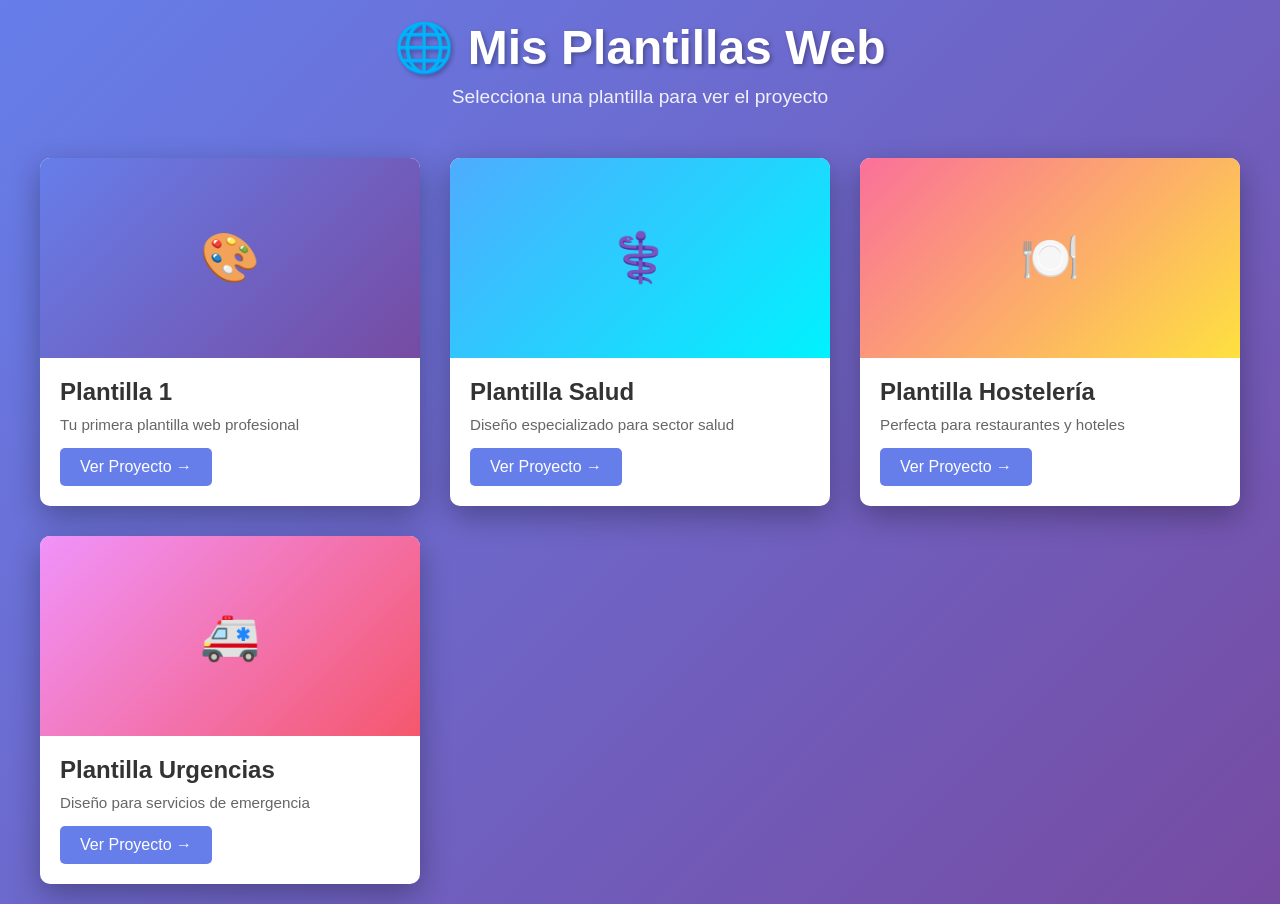
==== commit 5188cbf9: "Update landing page with correct folder structure and template information" ====
--- a/index.html
+++ b/index.html
@@ -3,7 +3,7 @@
 <head>
     <meta charset="UTF-8">
     <meta name="viewport" content="width=device-width, initial-scale=1.0">
-    <title>Mis Plantillas Web</title>
+    <title>Mis Plantillas Web - PabloTech Dev</title>
     <style>
         * {
             margin: 0;
@@ -56,6 +56,9 @@
             box-shadow: 0 10px 30px rgba(0,0,0,0.3);
             transition: transform 0.3s ease, box-shadow 0.3s ease;
             cursor: pointer;
+            text-decoration: none;
+            color: inherit;
+            display: block;
         }
         
         .card:hover {
@@ -74,6 +77,18 @@
             font-size: 3em;
         }
         
+        .card-image.urgencias {
+            background: linear-gradient(135deg, #f093fb 0%, #f5576c 100%);
+        }
+        
+        .card-image.salud {
+            background: linear-gradient(135deg, #4facfe 0%, #00f2fe 100%);
+        }
+        
+        .card-image.hosteleria {
+            background: linear-gradient(135deg, #fa709a 0%, #fee140 100%);
+        }
+        
         .card-content {
             padding: 20px;
         }
@@ -90,6 +105,12 @@
             font-size: 0.95em;
         }
         
+        .card-footer {
+            display: flex;
+            justify-content: space-between;
+            align-items: center;
+        }
+        
         .card-link {
             display: inline-block;
             background: #667eea;
@@ -100,7 +121,7 @@
             transition: background 0.3s ease;
         }
         
-        .card-link:hover {
+        .card:hover .card-link {
             background: #764ba2;
         }
         
@@ -123,42 +144,53 @@
         </div>
         
         <div class="grid">
-            <!-- Actualiza estos datos con tu información -->
-            <div class="card">
+            <!-- Plantilla 1 -->
+            <a href="./PLANTILLAS/plantilla%201/" class="card">
                 <div class="card-image">🎨</div>
                 <div class="card-content">
                     <h2 class="card-title">Plantilla 1</h2>
-                    <p class="card-description">Descripción de tu primera plantilla web</p>
-                    <a href="./carpeta1/" class="card-link">Ver Proyecto →</a>
+                    <p class="card-description">Tu primera plantilla web profesional</p>
+                    <div class="card-footer">
+                        <span class="card-link">Ver Proyecto →</span>
+                    </div>
                 </div>
-            </div>
+            </a>
             
-            <div class="card">
-                <div class="card-image">💼</div>
+            <!-- Plantilla Salud -->
+            <a href="./PLANTILLAS/plantilla%20salud/" class="card">
+                <div class="card-image salud">⚕️</div>
                 <div class="card-content">
-                    <h2 class="card-title">Plantilla 2</h2>
-                    <p class="card-description">Descripción de tu segunda plantilla web</p>
-                    <a href="./carpeta2/" class="card-link">Ver Proyecto →</a>
+                    <h2 class="card-title">Plantilla Salud</h2>
+                    <p class="card-description">Diseño especializado para sector salud</p>
+                    <div class="card-footer">
+                        <span class="card-link">Ver Proyecto →</span>
+                    </div>
                 </div>
-            </div>
+            </a>
             
-            <div class="card">
-                <div class="card-image">🚀</div>
+            <!-- Plantilla Hostelería -->
+            <a href="./PLANTILLAS/plantilla%20hosteler%C3%ADa/" class="card">
+                <div class="card-image hosteleria">🍽️</div>
                 <div class="card-content">
-                    <h2 class="card-title">Plantilla 3</h2>
-                    <p class="card-description">Descripción de tu tercera plantilla web</p>
-                    <a href="./carpeta3/" class="card-link">Ver Proyecto →</a>
+                    <h2 class="card-title">Plantilla Hostelería</h2>
+                    <p class="card-description">Perfecta para restaurantes y hoteles</p>
+                    <div class="card-footer">
+                        <span class="card-link">Ver Proyecto →</span>
+                    </div>
                 </div>
-            </div>
+            </a>
             
-            <div class="card">
-                <div class="card-image">⭐</div>
+            <!-- Plantilla Urgencias -->
+            <a href="./PLANTILLAS/Plantilla%20urgencias/" class="card">
+                <div class="card-image urgencias">🚑</div>
                 <div class="card-content">
-                    <h2 class="card-title">Plantilla 4</h2>
-                    <p class="card-description">Descripción de tu cuarta plantilla web</p>
-                    <a href="./carpeta4/" class="card-link">Ver Proyecto →</a>
+                    <h2 class="card-title">Plantilla Urgencias</h2>
+                    <p class="card-description">Diseño para servicios de emergencia</p>
+                    <div class="card-footer">
+                        <span class="card-link">Ver Proyecto →</span>
+                    </div>
                 </div>
-            </div>
+            </a>
         </div>
     </div>
 </body>
